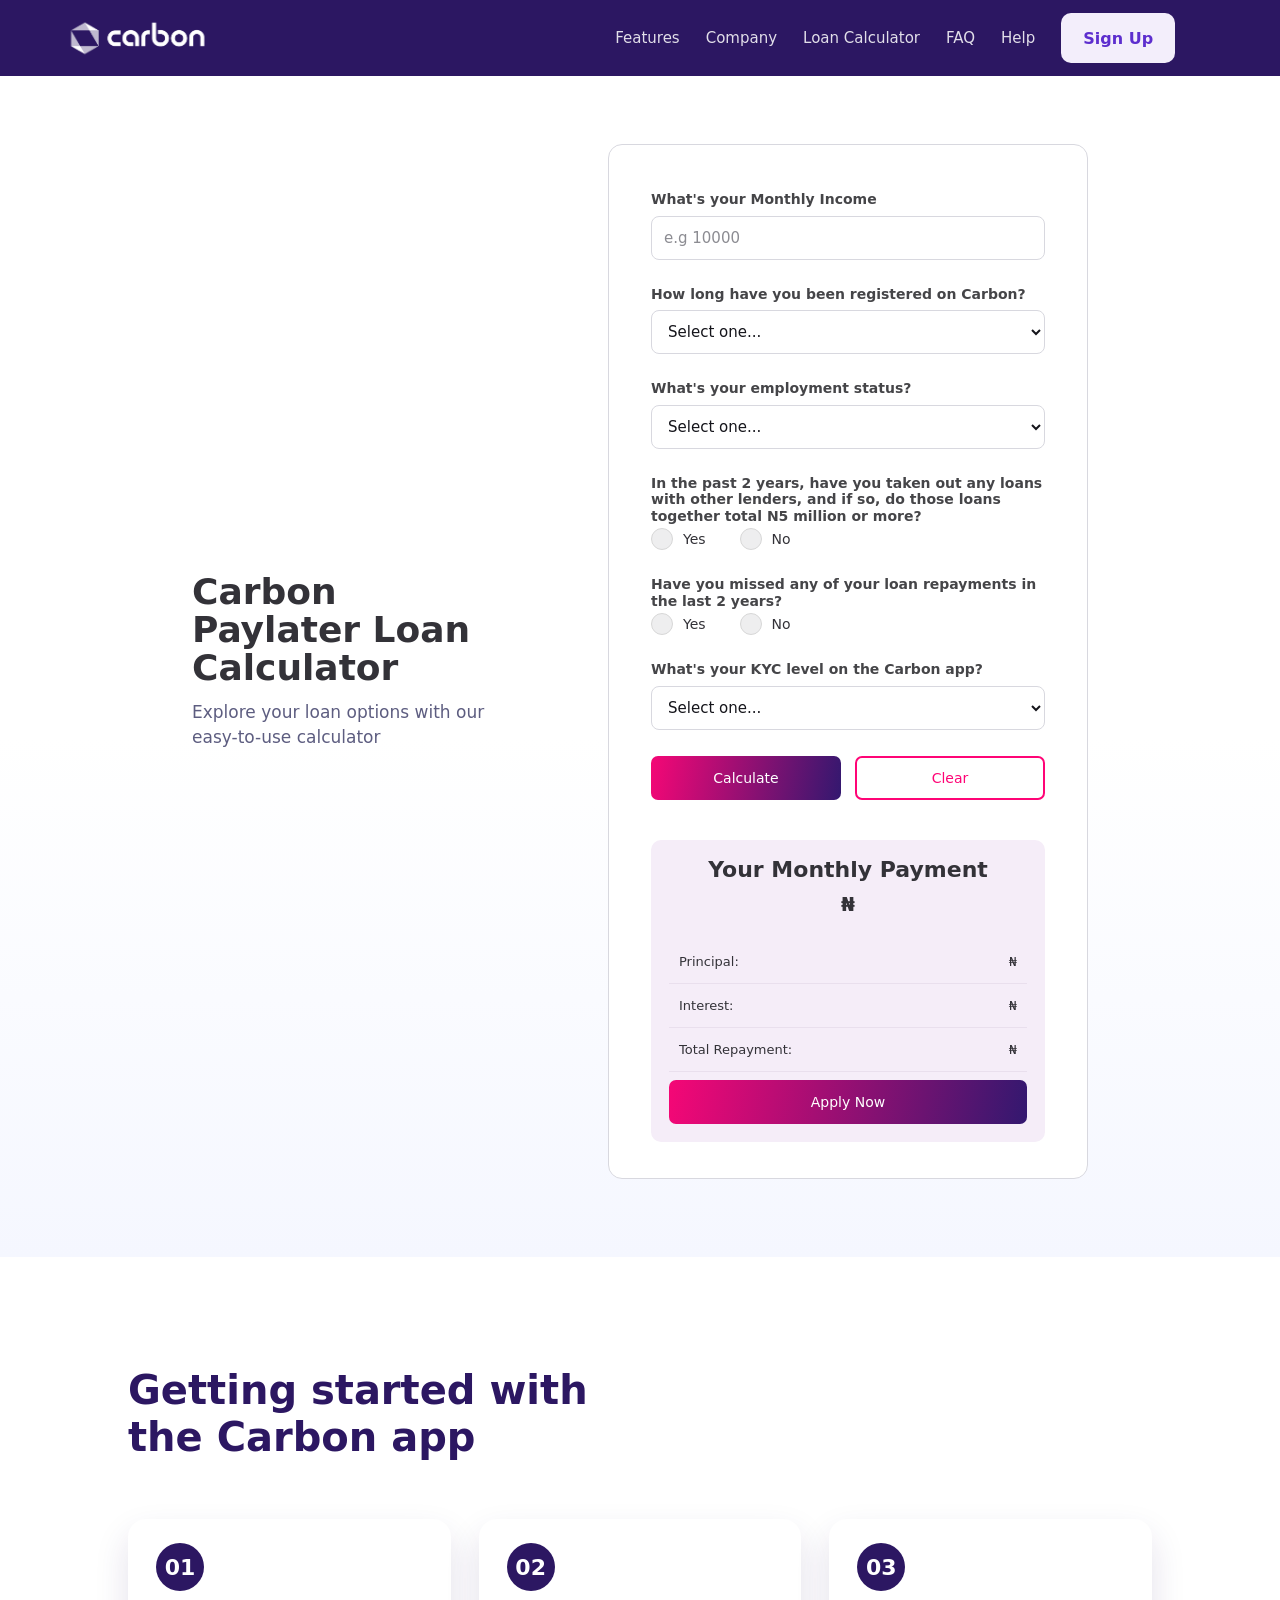
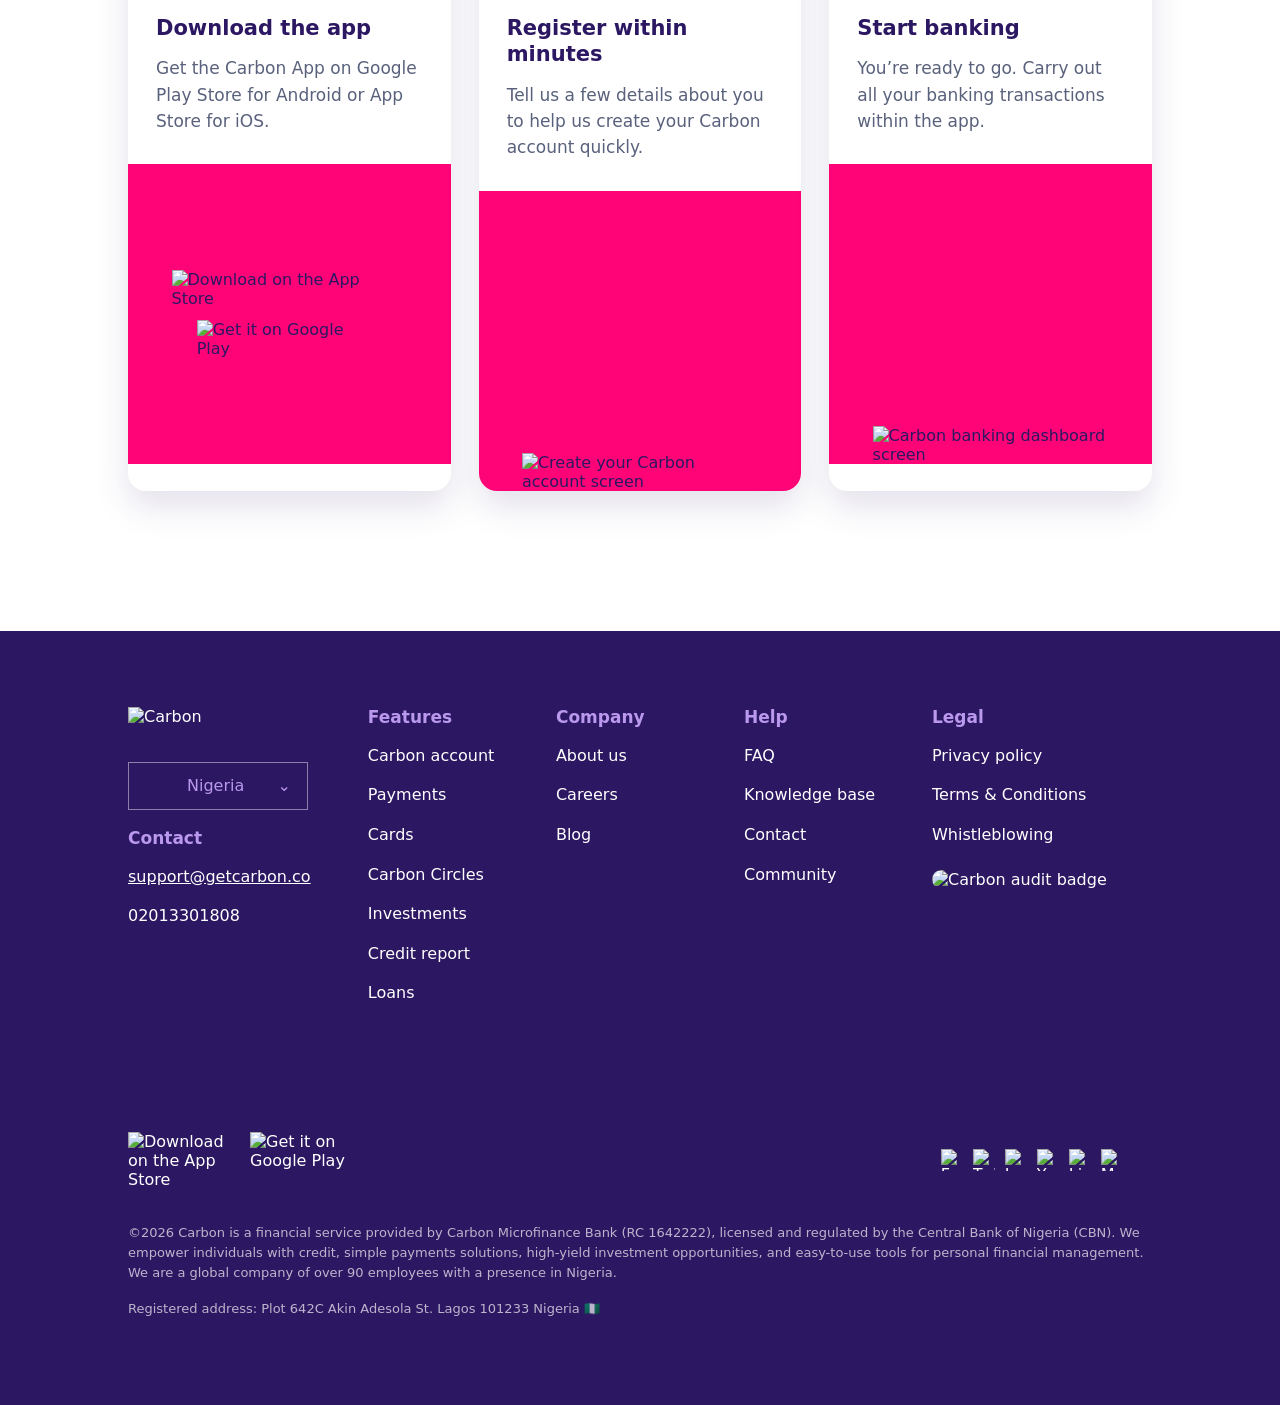
==== loanCalculator page/index.html @ 58a8185a "all files added" ====
<!DOCTYPE html>
<html lang="en">
<head>
    <meta charset="UTF-8">
    <meta name="viewport" content="width=device-width, initial-scale=1.0">
    <link rel="icon" href="/Screenshot 2026-06-10 094359.png" type="">
    <link rel="stylesheet" href="style.css">
    <title>Document</title>
</head>
<body>
    <!-- styling header - start -->
     <header class="site-header">
      <nav class="navbar">
        <a class="brand" href="http://127.0.0.1:5500/Contact/index.html">
          <img src="/Contact/image.png" alt="Carbon" />
        </a>



        <input type="checkbox" id="menu-toggle" class="menu-toggle" />
        <label class="menu-button" for="menu-toggle" aria-label="Toggle menu">
          <span></span>
          <span></span>
          <span></span>
        </label>

        <div class="nav-menu">
          

          <div class="nav-item has-dropdown">
            <button class="nav-trigger" type="button">Features</button>
            <div class="dropdown features-dropdown">
              <div class="dropdown-arrow"></div>
              <a href="#" class="dropdown-link">
                <span class="drop-icon icon-loans"></span>
                <span>
                  <strong>Loans</strong>
                  <small>Instant loans whenever you need it</small>
                </span>
              </a>
              <a href="#" class="dropdown-link">
                <span class="drop-icon icon-pay"></span>
                <span>
                  <strong>Payments</strong>
                  <small>All your payments, in one place</small>
                </span>
              </a>
              <a href="#" class="dropdown-link">
                <span class="drop-icon icon-card"></span>
                <span>
                  <strong>Cards</strong>
                  <small>Online and offline payments with cards</small>
                </span>
              </a>
               <a href="#" class="dropdown-link">
                <span class="drop-icon icon-save"></span>
                <span>
                  <strong>Savings</strong>
                  <small>Earn returns on savings on Carbon</small>
                </span>
              </a>
              <a href="#" class="dropdown-link">
                <!-- <span class="drop-icon icon-report"></span> -->
                <span>
                  <!-- <strong>Credit report</strong> -->
                  <!-- <small>Keep track of your credit history</small> -->
                </span>
              </a>
              <a href="#" class="dropdown-link">
                <span class="drop-icon icon-report"></span>
                <span>
                  <strong>Credit report</strong>
                  <small>Keep track of your credit history</small>
                </span>
              </a>
            </div>
          </div>

          <div class="nav-item has-dropdown">
            <button class="nav-trigger" type="button">Company</button>
            <div class="dropdown company-dropdown">
              <div class="dropdown-arrow"></div>
              <a href="#" class="dropdown-link">
                <span class="drop-icon icon-about"></span>
                <span>
                  <strong>About us</strong>
                  <small>Providing financial access to everyone</small>
                </span>
              </a>
              <a href="#" class="dropdown-link">
                <span class="drop-icon icon-blog"></span>
                <span>
                  <strong>Blog</strong>
                  <small>Get Carbon news and updates</small>
                </span>
              </a>
              <a href="#" class="dropdown-link">
                <span class="drop-icon icon-career"></span>
                <span>
                  <strong>Careers</strong>
                  <small>Build the best bank in Africa</small>
                </span>
              </a>
            </div>
          </div>

          <a class="nav-link" href="#">Loan Calculator</a>
          <a class="nav-link" href="../faqs.html">FAQ</a>

          <div class="nav-item has-dropdown">
            <button class="nav-trigger" type="button">Help</button>
            <div class="dropdown help-dropdown">
              <div class="dropdown-arrow"></div>
              <a href="#" class="dropdown-link">
                <span class="drop-icon icon-knowledge"></span>
                <span>
                  <strong>Knowledge base</strong>
                  <small>Get answers to common issues</small>
                </span>
              </a>
              <a href="#" class="dropdown-link">
                <span class="drop-icon icon-contact"></span>
                <span>
                  <strong>Contact</strong>
                  <small>Like to reach out? Get in touch with us</small>
                </span>
              </a>
              <a href="#" class="dropdown-link">
                <span class="drop-icon icon-community"></span>
                <span>
                  <strong>Community</strong>
                  <small>Join our community and get updated</small>
                </span>
              </a>
              <a href="#" class="dropdown-link">
                <span class="drop-icon icon-warning"></span>
                <span>
                  <strong>Report account</strong>
                  <small>Report suspicious activity on your account</small>
                </span>
              </a>
            </div>
          </div>

          <a class="signup-btn" href="../signUp.html">Sign Up</a>
        </div>
      </nav>
    </header>
        <!-- styling header - end -->

        <!-- styling for the carbon loan calculator - start -->
             <section class="carbon-calc-section">
      <div class="carbon-calc-container">
        <div class="carbon-calc-copy">
          <h1>Carbon Paylater Loan Calculator</h1>
          <p>Explore your loan options with our easy-to-use calculator</p>
        </div>

        <form class="carbon-calc-card">
          <div class="carbon-field">
            <label for="monthly-income">What's your Monthly Income</label>
            <input id="monthly-income" type="number" placeholder="e.g 10000" />
          </div>

          <div class="carbon-field">
            <label for="registration-duration">How long have you been registered on Carbon?</label>
            <select id="registration-duration">
              <option selected>Select one...</option>
              <option>Less than 3 months</option>
              <option>3 - 6 months</option>
              <option>More than 6 months</option>
            </select>
          </div>

          <div class="carbon-field">
            <label for="employment-status">What's your employment status?</label>
            <select id="employment-status">
              <option selected>Select one...</option>
              <option>Employed</option>
              <option>Self-employed</option>
              <option>Business owner</option>
            </select>
          </div>

          <fieldset class="carbon-radio-group">
            <legend>
              In the past 2 years, have you taken out any loans with other lenders,
              and if so, do those loans together total N5 million or more?
            </legend>
            <label>
              <input type="radio" name="large-loan" value="yes" />
              <span></span>
              Yes
            </label>
            <label>
              <input type="radio" name="large-loan" value="no" />
              <span></span>
              No
            </label>
          </fieldset>

          <fieldset class="carbon-radio-group compact">
            <legend>Have you missed any of your loan repayments in the last 2 years?</legend>
            <label>
              <input type="radio" name="missed-repayment" value="yes" />
              <span></span>
              Yes
            </label>
            <label>
              <input type="radio" name="missed-repayment" value="no" />
              <span></span>
              No
            </label>
          </fieldset>

          <div class="carbon-field">
            <label for="kyc-level">What's your KYC level on the Carbon app?</label>
            <select id="kyc-level">
              <option selected>Select one...</option>
              <option>Tier 1</option>
              <option>Tier 2</option>
              <option>Tier 3</option>
            </select>
          </div>

          <div class="carbon-calc-actions">
            <button type="button" class="calculate-btn">Calculate</button>
            <button type="reset" class="clear-btn">Clear</button>
          </div>

          <div class="carbon-payment-card">
            <h2>Your Monthly Payment</h2>
            <strong>&#8358;</strong>
            <dl>
              <div>
                <dt>Principal:</dt>
                <dd>&#8358;</dd>
              </div>
              <div>
                <dt>Interest:</dt>
                <dd>&#8358;</dd>
              </div>
              <div>
                <dt>Total Repayment:</dt>
                <dd>&#8358;</dd>
              </div>
            </dl>
            <a href="../signUp.html">Apply Now</a>
          </div>
        </form>
      </div>
    </section>
    <!-- styling for the carbon loan calculator - end -->

         <!-- styling the getting started w the carbon section - start -->
    <section class="getting-started-section">
      <div class="getting-started-container">
        <h2 class="getting-started-header">
          Getting started with the Carbon app
        </h2>

        <div class="getting-started-cards">
          <article class="getting-started-card">
            <div class="getting-card-top">
              <span class="step-badge">01</span>
              <h3>Download the app</h3>
              <p>
                Get the Carbon App on Google Play Store for Android or App Store
                for iOS.
              </p>
            </div>
            <div class="getting-card-bottom store-panel">
              <a href="https://app.adjust.com/n1z55dp">
                <img
                  src="https://cdn.prod.website-files.com/6453bf08503f6d73d5ffe98e/6454ea3cf1c1c66dc0359d17_Apple%20Store%20icon.svg"
                  alt="Download on the App Store"
                />
              </a>
              <a
                href="https://play.google.com/store/apps/details?id=com.lenddo.mobile.paylater"
              >
                <img
                  src="https://cdn.prod.website-files.com/6453bf08503f6d73d5ffe98e/6454ea41a1a2ca2c84595489_Google%20Play%20Store%20icon.svg"
                  alt="Get it on Google Play"
                />
              </a>
            </div>
          </article>

          <article class="getting-started-card">
            <div class="getting-card-top">
              <span class="step-badge">02</span>
              <h3>Register within minutes</h3>
              <p>
                Tell us a few details about you to help us create your Carbon
                account quickly.
              </p>
            </div>
            <div class="getting-card-bottom phone-panel">
              <img
                src="https://cdn.prod.website-files.com/6453bf08503f6d73d5ffe98e/6454ea40ef6fe46a6825abe2_step%202.webp"
                alt="Create your Carbon account screen"
              />
            </div>
          </article>

          <article class="getting-started-card">
            <div class="getting-card-top">
              <span class="step-badge">03</span>
              <h3>Start banking</h3>
              <p>
                You’re ready to go. Carry out all your banking transactions
                within the app.
              </p>
            </div>
            <div class="getting-card-bottom phone-panel">
              <img
                src="https://cdn.prod.website-files.com/6453bf08503f6d73d5ffe98e/6454ea409b6df40d2c625d8f_step%203.webp"
                alt="Carbon banking dashboard screen"
              />
            </div>
          </article>
        </div>
      </div>
    </section>
    <!-- styling the getting started w the carbon section - end -->

        <!-- styling the footer - start -->
    <footer class="carbon-home-footer">
      <div class="footer-main">
        <div class="footer-brand-col">
          <img
            class="footer-logo"
            src="https://cdn.prod.website-files.com/6453bf08503f6d73d5ffe98e/6453eb55073030cb720870f7_carbon-logo-white.webp"
            alt="Carbon"
          />

          <button class="country-select" type="button">
            <img
              src="https://cdn.prod.website-files.com/6453bf08503f6d73d5ffe98e/645e07941b9dbaee684fcf82_Image%2048.svg"
              alt=""
            />
            Nigeria
            <span>⌄</span>
          </button>

          <div class="footer-contact">
            <h3>Contact</h3>
            <a href="mailto:support@getcarbon.co">support@getcarbon.co</a>
            <a href="tel:02013301808">02013301808</a>
          </div>
        </div>

        <div class="footer-links-col">
          <h3>Features</h3>
          <a href="#">Carbon account</a>
          <a href="#">Payments</a>
          <a href="#">Cards</a>
          <a href="#">Carbon Circles</a>
          <a href="#">Investments</a>
          <a href="#">Credit report</a>
          <a href="#">Loans</a>
        </div>

        <div class="footer-links-col">
          <h3>Company</h3>
          <a href="#">About us</a>
          <a href="#">Careers</a>
          <a href="#">Blog</a>
        </div>

        <div class="footer-links-col">
          <h3>Help</h3>
          <a href="../faqs.html">FAQ</a>
          <a href="#">Knowledge base</a>
          <a href="#">Contact</a>
          <a href="#">Community</a>
        </div>

        <div class="footer-links-col footer-legal-col">
          <h3>Legal</h3>
          <a href="#">Privacy policy</a>
          <a href="#">Terms &amp; Conditions</a>
          <a href="#">Whistleblowing</a>
          <img
            class="audit-badge"
            src="https://cdn.prod.website-files.com/6453bf08503f6d73d5ffe98e/69b024541b9fe8f08506f688_Screenshot%202026-03-10%20at%203.00.21%E2%80%AFPM.png"
            alt="Carbon audit badge"
          />
        </div>
      </div>

      <div class="footer-bottom">
        <div class="store-badges">
          <a href="#">
            <img
              src="https://cdn.prod.website-files.com/6453bf08503f6d73d5ffe98e/645e07941b9dbaee684fcf89_Download_on_the_App_Store_Badge.svg"
              alt="Download on the App Store"
            />
          </a>
          <a href="#">
            <img
              src="https://cdn.prod.website-files.com/6453bf08503f6d73d5ffe98e/645e07941b9dbaee684fcf86_Google_Play_Store_badge_EN.svg"
              alt="Get it on Google Play"
            />
          </a>
        </div>

        <div class="footer-socials">
          <a href="#"
            ><img
              src="https://cdn.prod.website-files.com/6453bf08503f6d73d5ffe98e/645e07941b9dbaee684fcf83_008-facebook.svg"
              alt="Facebook"
          /></a>
          <a href="#"
            ><img
              src="https://cdn.prod.website-files.com/6453bf08503f6d73d5ffe98e/645e07941b9dbaee684fcf8b_001-twitter.svg"
              alt="Twitter"
          /></a>
          <a href="#"
            ><img
              src="https://cdn.prod.website-files.com/6453bf08503f6d73d5ffe98e/645e07941b9dbaee684fcf8a_011-instagram.svg"
              alt="Instagram"
          /></a>
          <a href="#"
            ><img
              src="https://cdn.prod.website-files.com/6453bf08503f6d73d5ffe98e/645e07941b9dbaee684fcf88_007-youtube.svg"
              alt="YouTube"
          /></a>
          <a href="#"
            ><img
              src="https://cdn.prod.website-files.com/6453bf08503f6d73d5ffe98e/645e07941b9dbaee684fcf87_010-linkedin.svg"
              alt="LinkedIn"
          /></a>
          <a href="#"
            ><img
              src="https://cdn.prod.website-files.com/6453bf08503f6d73d5ffe98e/645e07941b9dbaee684fcf84_006-tumblr.svg"
              alt="Medium"
          /></a>
        </div>
      </div>

      <div class="footer-legal-text">
        <p>
          ©2026 Carbon is a financial service provided by Carbon Microfinance
          Bank (RC 1642222), licensed and regulated by the Central Bank of
          Nigeria (CBN). We empower individuals with credit, simple payments
          solutions, high-yield investment opportunities, and easy-to-use tools
          for personal financial management. We are a global company of over 90
          employees with a presence in Nigeria.
        </p>
        <p>
          Registered address: Plot 642C Akin Adesola St. Lagos 101233 Nigeria 🇳🇬
        </p>
      </div>
    </footer>
    <!-- styling the footer - end -->
</body>
</html>
---- loanCalculator page/style.css ----
* {
  margin: 0;
  padding: 0;
  box-sizing: border-box;
}

:root {
  --purple: #2c1762;
  --purple-dark: #241052;
  --purple-soft: #f5f0ff;
  --pink: #ff0476;
  --text-muted: #ebe4ff;
  --white: #ffffff;
}

body {
  /* min-height: 100vh; */
  background: #ffffff;
  color: var(--purple);
  font-family:
    Inter,
    ui-sans-serif,
    system-ui,
    -apple-system,
    BlinkMacSystemFont,
    "Segoe UI",
    sans-serif;
  overflow-x: hidden;
}

/* styling header - start */
a {
  color: inherit;
  text-decoration: none;
}

button {
  font: inherit;
}

.site-header {
  position: sticky;
  top: 0;
  z-index: 50;
  background: var(--purple);
}

.navbar {
  /* width: min(1180px, 88%); */
  width: 90%;
  min-height: 76px;
  margin: 0 auto;
  display: flex;
  align-items: center;
  gap: 35%;
  color: var(--white);
}

.brand {
  display: inline-flex;
  align-items: center;
}

.brand img {
  width: 148px;
  height: auto;
  display: block;
}

.plan-links {
  display: flex;
  align-items: center;
  gap: 22px;
  margin-right: auto;
  font-size: 15px;
}

.plan-links a {
  color: rgba(255, 255, 255, 0.76);
}

.plan-links .active,
.plan-links a:hover {
  color: var(--white);
}

.nav-menu {
  display: flex;
  align-items: center;
  gap: 26px;
}

.nav-item {
  position: relative;
}

.has-dropdown::after {
  content: "";
  position: absolute;
  left: -12px;
  right: -12px;
  top: 100%;
  height: 18px;
}

.mobile-plan-links {
  display: none;
}

.nav-link,
.nav-trigger {
  display: inline-flex;
  align-items: center;
  min-height: 44px;
  border: 0;
  background: transparent;
  color: rgba(255, 255, 255, 0.86);
  cursor: pointer;
  font-size: 15px;
}


.nav-link:hover,
.nav-trigger:hover,
.has-dropdown:focus-within .nav-trigger,
.has-dropdown:hover .nav-trigger {
  color: rgb(255, 4, 117);
}

.has-dropdown:hover .nav-trigger::after,
.has-dropdown:focus-within .nav-trigger::after {
  transform: rotate(225deg) translate(-2px, -1px);
}

.dropdown {
  position: absolute;
  top: calc(100% + 12px);
  left: 50%;
  display: grid;
  gap: 8px 14px;
  width: 520px;
  padding: 20px;
  background: var(--white);
  color: var(--purple);
  border-radius: 8px;
  box-shadow: 0 24px 70px rgba(9, 2, 31, 0.22);
  opacity: 0;
  visibility: hidden;
  transform: translate(-50%, 12px) scale(0.98);
  transform-origin: top center;
  transition:
    opacity 0.18s ease,
    transform 0.18s ease,
    visibility 0.18s ease;
}

.features-dropdown {
  grid-template-columns: repeat(2, minmax(0, 1fr));
}

.company-dropdown {
  width: 430px;
  grid-template-columns: repeat(2, minmax(0, 1fr));
}

.help-dropdown {
  right: 0;
  left: auto;
  width: 350px;
  transform: translate(0, 12px) scale(0.98);
}

.has-dropdown:hover .dropdown,
.has-dropdown:focus-within .dropdown {
  opacity: 1;
  visibility: visible;
  transform: translate(-50%, 0) scale(1);
}

.has-dropdown:hover .help-dropdown,
.has-dropdown:focus-within .help-dropdown {
  transform: translate(0, 0) scale(1);
}

.dropdown-arrow {
  position: absolute;
  top: -8px;
  left: 50%;
  width: 16px;
  height: 16px;
  background: var(--white);
  transform: translateX(-50%) rotate(45deg);
  border-radius: 2px;
}

.help-dropdown .dropdown-arrow {
  left: auto;
  right: 34px;
}

.dropdown-link {
  display: flex;
  gap: 12px;
  align-items: flex-start;
  padding: 12px;
  border-radius: 8px;
  transition:
    background-color 0.2s ease,
    transform 0.2s ease;
}

.dropdown-link:hover {
  background: var(--purple-soft);
  transform: translateY(-2px);
}

.dropdown-link strong {
  display: block;
  margin-bottom: 5px;
  color: var(--purple);
  font-size: 15px;
}

.dropdown-link small {
  display: block;
  color: #6a607c;
  font-size: 13px;
  line-height: 1.45;
}

.drop-icon {
  flex: 0 0 34px;
  width: 34px;
  height: 34px;
  border-radius: 50%;
  background:
    radial-gradient(
      circle at 35% 30%,
      rgba(255, 255, 255, 0.95),
      transparent 31%
    ),
    linear-gradient(135deg, #ff0476, #6aaaf3);
  box-shadow: inset 0 0 0 1px rgba(255, 255, 255, 0.4);
}

.icon-zero,
.icon-save,
.icon-career,
.icon-contact {
  background:
    radial-gradient(
      circle at 65% 35%,
      rgba(255, 255, 255, 0.95),
      transparent 29%
    ),
    linear-gradient(135deg, #8f5cff, #ff9ed0);
}

.icon-card,
.icon-blog,
.icon-warning {
  background:
    radial-gradient(
      circle at 35% 30%,
      rgba(255, 255, 255, 0.92),
      transparent 30%
    ),
    linear-gradient(135deg, #f9c74f, #ff0476);
}

.icon-circle,
.icon-about,
.icon-community,
.icon-pay {
  background:
    radial-gradient(
      circle at 45% 45%,
      rgba(255, 255, 255, 0.9),
      transparent 28%
    ),
    linear-gradient(135deg, #6aaaf3, #31d0aa);
}

.signup-btn {
  display: inline-flex;
  align-items: center;
  justify-content: center;
  min-width: 112px;
  min-height: 50px;
  padding: 0 22px;
  border-radius: 10px;
  background: #f3eefb;
  color: #5d2ece;
  font-weight: 700;
  transition:
    transform 0.2s ease,
    background-color 0.2s ease;
}

.signup-btn:hover {
  background: #ffffff;
  transform: translateY(-2px);
}

.menu-toggle,
.menu-button {
  display: none;
}
/* styling header - end */

/* styling the carbon calc section - start */
.carbon-calc-section {
  min-height: calc(100vh - 76px);
  display: flex;
  align-items: center;
  padding: 68px 0 78px;
  background:
    linear-gradient(180deg, rgba(255, 255, 255, 0) 56%, #f5f7ff 100%), #ffffff;
  color: #333238;
}

.carbon-calc-container {
  width: min(70%, 1180px);
  margin: auto;
  display: grid;
  grid-template-columns: minmax(320px, 1fr) minmax(420px, 520px);
  align-items: center;
  gap: 96px;
}

.carbon-calc-copy {
  max-width: 450px;
  justify-self: center;
}

.carbon-calc-copy h1 {
  color: #333238;
  font-size: 36px;
  line-height: 1.05;
  font-weight: 800;
}

.carbon-calc-copy p {
  margin-top: 14px;
  color: #5d5d80;
  font-size: 17px;
  line-height: 1.45;
}

.carbon-calc-card {
  width: 100%;
  display: grid;
  gap: 26px;
  padding: 46px 42px 36px;
  border: 1px solid #d8d8df;
  border-radius: 14px;
  background: #ffffff;
}

.carbon-field {
  display: grid;
  gap: 8px;
}

.carbon-field label,
.carbon-radio-group legend {
  color: #454548;
  font-size: 14px;
  line-height: 1.18;
  font-weight: 800;
}

.carbon-field input,
.carbon-field select {
  width: 100%;
  min-height: 44px;
  border: 1px solid #d8d8df;
  border-radius: 8px;
  background-color: #ffffff;
  color: #15151b;
  font: inherit;
  font-size: 15px;
}

.carbon-field input {
  padding: 0 12px;
}

.carbon-field input::placeholder {
  color: #8c8c92;
}

.carbon-field select {

  padding: 0 42px 0 12px;
}

.carbon-radio-group {
  display: flex;
  flex-wrap: wrap;
  gap: 16px 34px;
  border: 0;
}

.carbon-radio-group.compact {
  gap: 14px 34px;
}

.carbon-radio-group legend {
  flex-basis: 10%;
  margin-bottom: 4px;
}

.carbon-radio-group label {
  display: inline-flex;
  align-items: center;
  gap: 10px;
  color: #333238;
  font-size: 14px;
  cursor: pointer;
}

.carbon-radio-group input {
  position: absolute;
  opacity: 0;
  pointer-events: none;
}

.carbon-radio-group span {
  width: 22px;
  height: 22px;
  display: inline-flex;
  align-items: center;
  justify-content: center;
  border: 1px solid #d7d7d7;
  border-radius: 50%;
  background: #eeeeef;
}

.carbon-radio-group input:checked + span {
  border-color: var(--pink);
  background: #ffffff;
}

.carbon-radio-group input:checked + span::after {
  content: "";
  width: 10px;
  height: 10px;
  border-radius: 50%;
  background: var(--pink);
}

.carbon-calc-actions {
  display: grid;
  grid-template-columns: 1fr 1fr;
  gap: 14px;
}

.carbon-calc-actions button,
.carbon-payment-card a {
  min-height: 44px;
  border-radius: 7px;
  font: inherit;
  font-size: 14px;
  cursor: pointer;
}

.calculate-btn,
.carbon-payment-card a {
  border: 0;
  background: linear-gradient(100deg, #f50776 0%, #33186f 100%);
  color: #ffffff;
}

.clear-btn {
  border: 2px solid var(--pink);
  background: #ffffff;
  color: var(--pink);
}

.carbon-payment-card {
  margin-top: 14px;
  padding: 18px;
  border-radius: 10px;
  background: #f5edf8;
  text-align: center;
}

.carbon-payment-card h2 {
  color: #333238;
  font-size: 22px;
  line-height: 1.1;
  font-weight: 800;
}

.carbon-payment-card > strong {
  display: block;
  margin-top: 10px;
  color: #333238;
  font-size: 20px;
}

.carbon-payment-card dl {
  margin-top: 24px;
  text-align: left;
}

.carbon-payment-card dl div {
  display: flex;
  justify-content: space-between;
  gap: 18px;
  padding: 14px 10px;
  border-bottom: 1px solid rgba(88, 73, 103, 0.08);
  color: #333238;
  font-size: 13px;
}

.carbon-payment-card dt,
.carbon-payment-card dd {
  font-weight: 400;
}

.carbon-payment-card a {
  display: flex;
  align-items: center;
  justify-content: center;
  margin-top: 8px;
  text-decoration: none;
}
/* styling the carbon calc section - end */

/* styling the getting started w the carbon section - start */
.getting-started-section {
  padding: 110px 0 140px;
  background: #ffffff;
}

.getting-started-container {
  width: 70%;
  margin: auto;
}

.getting-started-header {
  max-width: 520px;
  color: #2c1762;
  font-family: inherit;
  font-size: 40px;
  line-height: 1.18;
  padding-bottom: 58px;
}

.getting-started-cards {
  display: grid;
  grid-template-columns: repeat(3, minmax(0, 1fr));
  gap: 42px;
}

.getting-started-card {
  overflow: hidden;
  border-radius: 18px;
  background: #ffffff;
  box-shadow: 0 16px 34px rgba(44, 23, 98, 0.13);
}

.getting-card-top {
  min-height: 240px;
  padding: 24px 28px 30px;
}

.step-badge {
  display: inline-flex;
  align-items: center;
  justify-content: center;
  width: 48px;
  height: 48px;
  margin-bottom: 24px;
  border-radius: 50%;
  background: #2c1762;
  color: #ffffff;
  font-size: 22px;
  font-weight: 700;
}

.getting-card-top h3 {
  color: #2c1762;
  font-family: inherit;
  font-size: 21px;
  line-height: 1.25;
  padding-bottom: 14px;
}

.getting-card-top p {
  color: #59617c;
  font-family: inherit;
  font-size: 17px;
  line-height: 1.55;
}

.getting-card-bottom {
  min-height: 300px;
  background: #ff0476;
}

.store-panel {
  display: flex;
  flex-direction: column;
  align-items: center;
  justify-content: center;
  gap: 12px;
  padding: 36px 24px;
}

.store-panel img {
  width: min(230px, 86%);
  height: auto;
  display: block;
}

.phone-panel {
  display: flex;
  align-items: flex-end;
  justify-content: center;
  padding: 42px 24px 0;
}

.phone-panel img {
  width: min(86%, 300px);
  height: auto;
  display: block;
}
/* styling the getting started w the carbon section - end */

/* styling the footer - start */
.carbon-home-footer {
  background: #2c1762;
  color: #ffffff;
  padding: 76px 0 86px;
  font-family: inherit;
}

.footer-main,
.footer-bottom,
.footer-legal-text {
  width: 70%;
  margin: auto;
}

.footer-main {
  display: grid;
  grid-template-columns: 1.35fr repeat(4, 1fr);
  gap: 62px;
  align-items: start;
}

.footer-logo {
  width: 140px;
  height: auto;
  display: block;
  margin-bottom: 36px;
}

.country-select {
  display: inline-flex;
  align-items: center;
  gap: 12px;
  min-width: 180px;
  min-height: 48px;
  padding: 0 16px;
  border: 1px solid rgba(255, 255, 255, 0.45);
  background: transparent;
  color: #b998ee;
  font-family: inherit;
  font-size: 16px;
}

.country-select img {
  width: 30px;
  height: auto;
}

.country-select span {
  margin-left: auto;
}

.footer-contact {
  margin-top: 18px;
}

.footer-contact h3,
.footer-links-col h3 {
  color: #b998ee;
  font-family: inherit;
  font-size: 17px;
  padding-bottom: 18px;
}

.footer-contact a,
.footer-links-col a {
  display: block;
  width: fit-content;
  color: #ffffff;
  font-family: inherit;
  font-size: 16px;
  line-height: 1.35;
  margin-bottom: 18px;
}

.footer-contact a:first-of-type {
  text-decoration: underline;
}

.audit-badge {
  width: 220px;
  max-width: 100%;
  height: auto;
  display: block;
  margin-top: 24px;
  border-radius: 14px;
}

.footer-bottom {
  display: grid;
  grid-template-columns: 280px 1fr;
  gap: 40px;
  align-items: center;
  margin-top: 110px;
}

.store-badges {
  display: flex;
  gap: 12px;
}

.store-badges img {
  width: 110px;
  height: auto;
  display: block;
}

.footer-socials {
   margin-left: 70%;
  display: flex;
  align-items: center;
  gap: 10px;
}

.footer-socials img {
  width: 22px;
  height: 22px;
  display: block;
}

.footer-legal-text {
  margin-top: 34px;
  color: rgba(255, 255, 255, 0.68);
  font-size: 13px;
  line-height: 1.55;
}

.footer-legal-text p + p {
  margin-top: 16px;
}
/* styling the footer - end */

/* media query for header - start */
@media (max-width: 1080px) {
   .navbar {
    width: min(94%, 720px);
    justify-content: space-between;
  }
    .plan-links {
    display: none;
  }
  
  .mobile-plan-links {
    display: flex;
    gap: 12px;
    padding: 10px 0 14px;
  }
  
  .mobile-plan-links a {
    flex: 1;
    padding: 14px 16px;
    border-radius: 8px;
    background: rgba(255, 255, 255, 0.08);
    color: rgba(255, 255, 255, 0.82);
    text-align: center;
    font-weight: 700;
  }
    .mobile-plan-links .active {
    background: var(--white);
    color: var(--purple);
  }
  
  .menu-button {
    display: inline-flex;
    width: 44px;
    height: 44px;
    flex-direction: column;
    justify-content: center;
    gap: 6px;
    cursor: pointer;
  }

    .menu-button span {
    display: block;
    width: 26px;
    height: 2px;
    border-radius: 999px;
    background: var(--white);
    transition:
      transform 0.2s ease,
      opacity 0.2s ease;
  }

    .nav-menu {
    position: absolute;
    top: 76px;
    left: 0;
    right: 0;
    display: grid;
    align-items: stretch;
    gap: 0;
    max-height: calc(100vh - 76px);
    padding: 12px 6%;
    background: var(--purple);
    overflow: auto;
    opacity: 0;
    visibility: hidden;
    transform: translateY(-12px);
    transition:
      opacity 0.2s ease,
      transform 0.2s ease,
      visibility 0.2s ease;
  }

    .menu-toggle:checked ~ .nav-menu {
    opacity: 1;
    visibility: visible;
    transform: translateY(0);
  }

    .menu-toggle:checked + .menu-button span:nth-child(1) {
    transform: translateY(8px) rotate(45deg);
  }

    .menu-toggle:checked + .menu-button span:nth-child(2) {
    opacity: 0;
  }

    .menu-toggle:checked + .menu-button span:nth-child(3) {
    transform: translateY(-8px) rotate(-45deg);
  }

    .nav-link,
  .nav-trigger {
    width: 100%;
    justify-content: space-between;
    min-height: 52px;
  }
  
  .dropdown,
  .help-dropdown {
    position: static;
    display: none;
    width: 100%;
    margin-bottom: 12px;
    padding: 10px;
    transform: none;
    opacity: 1;
    visibility: visible;
    box-shadow: none;
  }

  .has-dropdown::after {
    display: none;
  }

    .features-dropdown,
  .company-dropdown {
    grid-template-columns: 1fr;
  }

    .dropdown-arrow {
    display: none;
  }

    .has-dropdown:hover .dropdown,
  .has-dropdown:focus-within .dropdown,
  .has-dropdown:hover .help-dropdown,
  .has-dropdown:focus-within .help-dropdown {
    display: grid;
    transform: none;
  }

    .signup-btn {
    margin: 10px 0 8px;
  }
}

@media (max-width: 640px) {

  .navbar {
    width: min(92%, 430px);
    min-height: 68px;
  }

    .brand img {
    width: 126px;
  }

    .nav-menu {
    top: 68px;
    max-height: calc(100vh - 68px);
    padding: 10px 5% 18px;
  }

}

@media (max-width: 480px) {
    .mobile-plan-links {
    gap: 8px;
  }

  .mobile-plan-links a,
  .nav-link,
  .nav-trigger,
  .signup-btn {
    min-height: 48px;
    font-size: 14px;
  }

    .dropdown-link {
    gap: 10px;
    padding: 10px;
  }

    .dropdown-link small {
    font-size: 12px;
  }

}
/* media query for header - end */

/* media query for the carbon calc - start */

@media (max-width: 1180px) {
  .carbon-calc-container {
    width: min(84%, 980px);
    gap: 56px;
  }
}

@media (max-width: 900px) {
    .carbon-calc-section {
    align-items: flex-start;
    padding: 54px 0 70px;
  }
  
  .carbon-calc-container {
    width: min(88%, 680px);
    grid-template-columns: 1fr;
    gap: 38px;
  }
  
  .carbon-calc-copy {
    max-width: 560px;
    justify-self: stretch;
    text-align: center;
  }

    .carbon-calc-copy h1 {
    font-size: 34px;
  }
   .carbon-calc-card {
    padding: 38px 34px 32px;
  }
}

@media (max-width: 560px) {
 .carbon-calc-section {
    padding: 42px 0 58px;
  }

    .carbon-calc-container {
    width: min(90%, 430px);
  }

    .carbon-calc-copy {
    text-align: left;
  }

    .carbon-calc-copy h1 {
    font-size: 30px;
  }
  
  .carbon-calc-copy p {
    font-size: 16px;
  }

    .carbon-calc-card {
    gap: 22px;
    padding: 28px 20px 24px;
    border-radius: 12px;
  }

    .carbon-calc-actions {
    grid-template-columns: 1fr;
  }

    .carbon-payment-card h2 {
    font-size: 20px;
  }
}

@media (max-width: 380px) {
  .carbon-calc-section {
    padding: 34px 0 48px;
  }

    .carbon-calc-container {
    width: 92%;
    gap: 30px;
  }

    .carbon-calc-copy h1 {
    font-size: 26px;
    line-height: 1.12;
  }

    .carbon-calc-card {
    padding: 24px 16px 22px;
  }

    .carbon-field label,
  .carbon-radio-group legend {
    font-size: 14px;
  }

    .carbon-field input,
  .carbon-field select {
    min-height: 52px;
    padding-inline: 14px;
    font-size: 14px;
  }
}
/* media query for the carbon calc - end */

/* media query for the getting started w the carbon section - start */
@media (max-width: 1280px) {
   .getting-started-container {
    width: 80%;
   }

   .getting-started-cards {
    gap: 28px;
  }
}

@media (max-width: 991px) {
   .getting-started-section {
    padding: 82px 0 110px;
  }

    .getting-started-container {
    width: min(88%, 720px);
  }

    .getting-started-header {
    max-width: 620px;
    margin: 0 auto;
    text-align: center;
    font-size: clamp(32px, 5.8vw, 40px);
  }

    .getting-started-cards {
    grid-template-columns: 1fr;
    gap: 30px;
  }
  
  .getting-started-card {
    max-width: 520px;
    width: 100%;
    margin: 0 auto;
  }

  .getting-card-top {
    min-height: auto;
  }
}

@media (max-width: 640px) {
  .getting-started-section {
    padding: 62px 0 86px;
  }

  .getting-started-container {
    width: min(90%, 430px);
  }

  .getting-started-header {
    font-size: clamp(28px, 8.4vw, 36px);
    padding-bottom: 38px;
  }

  .getting-card-top {
    padding: 22px 24px 28px;
  }

  .getting-card-top h3 {
    font-size: 20px;
  }

  .getting-card-top p {
    font-size: 16px;
  }

  .getting-card-bottom {
    min-height: 250px;
  }

  .step-badge {
    width: 44px;
    height: 44px;
    font-size: 20px;
  }
}

@media (max-width: 380px) {
  .getting-started-header {
    font-size: 27px;
  }

  .getting-card-top {
    padding-inline: 18px;
  }

  .getting-card-bottom {
    min-height: 220px;
  }
}
/* media query for the getting started w the carbon section - end */

/* media query for the footer - start */
@media (max-width: 1280px) {
  .footer-main,
  .footer-bottom,
  .footer-legal-text {
    width: 80%;
  }

  .footer-main {
    gap: 40px;
  }
}

@media (max-width: 991px) {
  .carbon-home-footer {
    padding: 70px 0;
  }

  .footer-main,
  .footer-bottom,
  .footer-legal-text {
    width: min(88%, 720px);
  }

  .footer-main {
    grid-template-columns: repeat(2, minmax(0, 1fr));
    gap: 42px 56px;
  }

  .footer-brand-col {
    grid-column: 1 / -1;
  }

  .footer-bottom {
    grid-template-columns: 1fr;
    gap: 32px;
    margin-top: 64px;
  }

  .footer-socials {
    justify-content: flex-start;
    flex-wrap: wrap;
  }
}

@media (max-width: 640px) {
  .carbon-home-footer {
    padding: 58px 0 64px;
  }

  .footer-main,
  .footer-bottom,
  .footer-legal-text {
    width: min(90%, 430px);
  }

  .footer-main {
    grid-template-columns: 1fr;
    gap: 32px;
  }

  .footer-logo {
    width: 126px;
  }

  .store-badges {
    flex-wrap: wrap;
  }

  .footer-socials {
    margin-left: 40%;
  }
}

@media (max-width: 380px) {
  .store-badges img {
    max-width: 150px;
  }

  .footer-socials {
   gap: px;
    margin-left: 0%;
  }

  .footer-legal-text {
    font-size: 12px;
  }
}
/* media query for the footer - end */
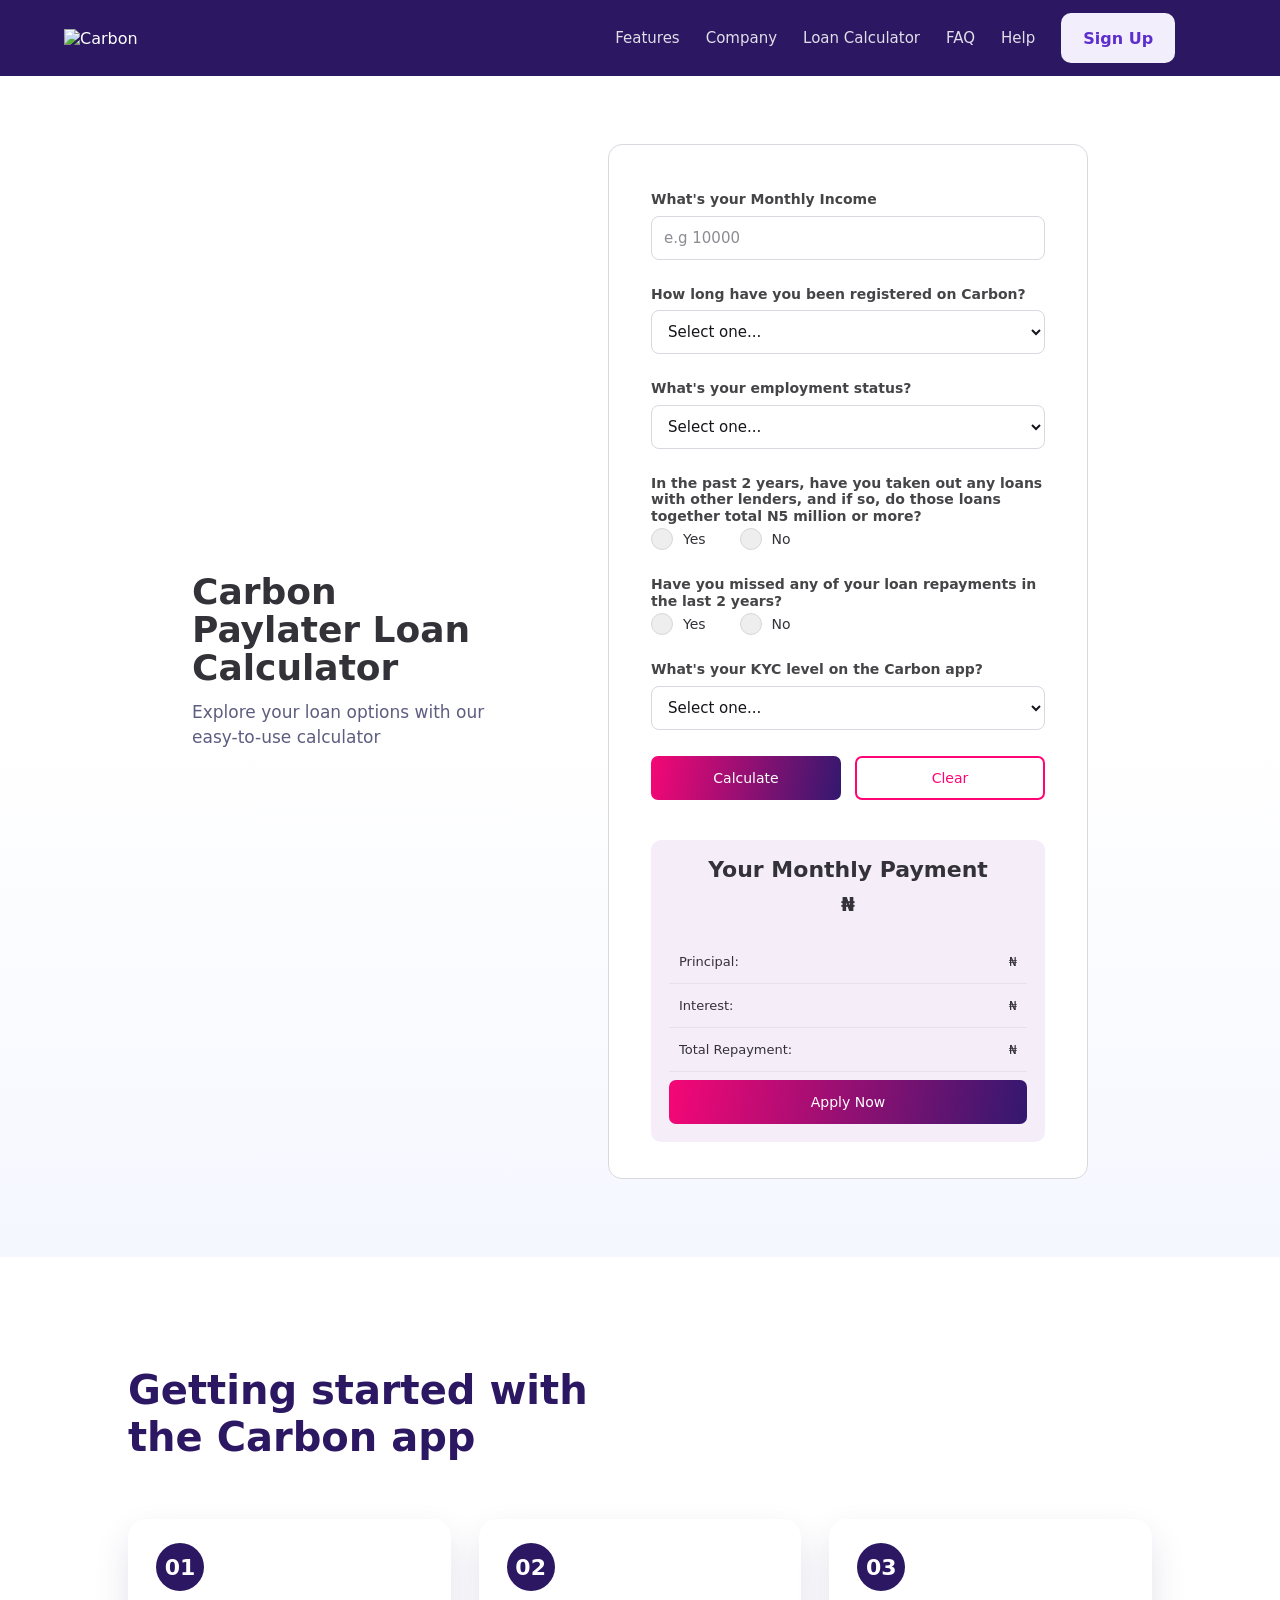
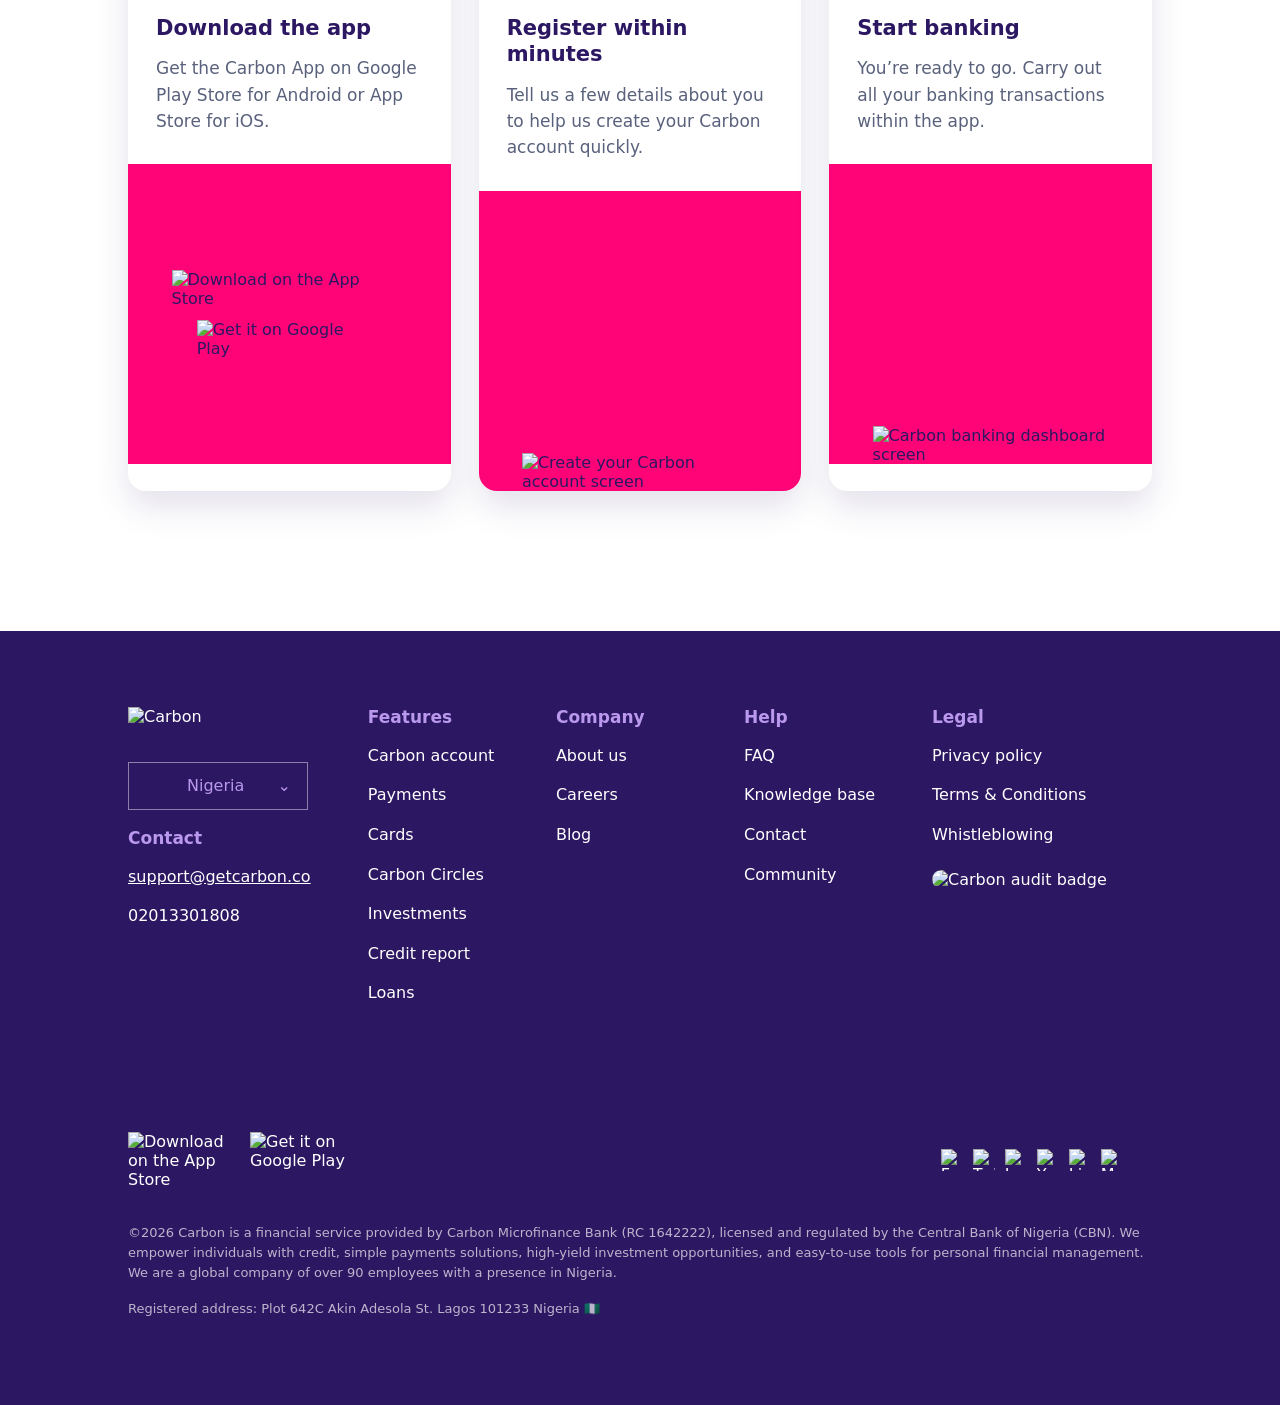
==== commit dce723be: "all" ====
--- a/loanCalculator page/index.html
+++ b/loanCalculator page/index.html
@@ -12,7 +12,7 @@
      <header class="site-header">
       <nav class="navbar">
         <a class="brand" href="http://127.0.0.1:5500/Contact/index.html">
-          <img src="/Contact/image.png" alt="Carbon" />
+          <img src="https://cdn.prod.website-files.com/6453bf08503f6d73d5ffe98e/6453eb55073030cb720870f7_carbon-logo-white.webp" alt="Carbon" />
         </a>
 
 
